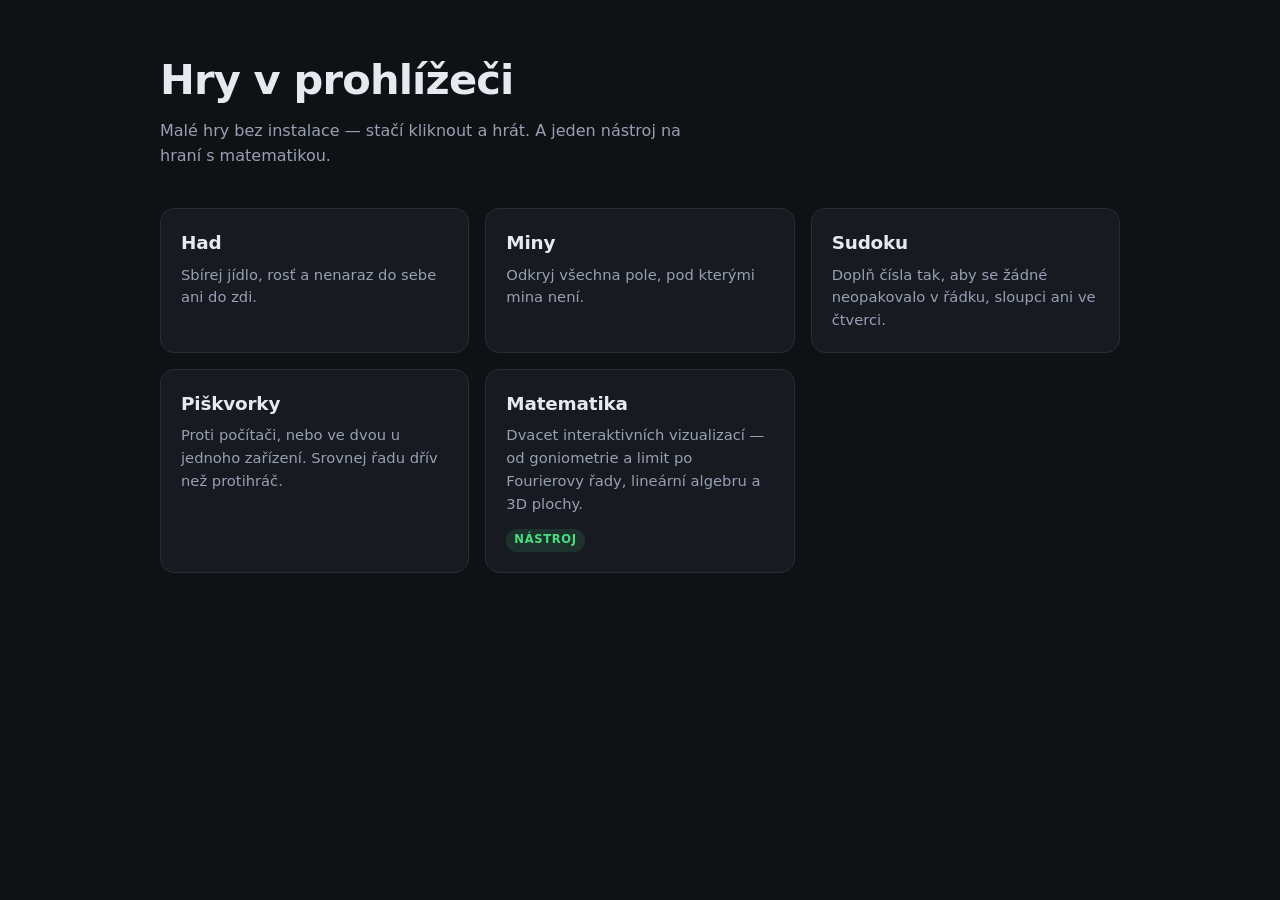
==== index.html @ 4b0bc8db "Add files via upload" ====
<!DOCTYPE html>
<html lang="cs">
<head>
  <meta charset="utf-8">
  <meta name="viewport" content="width=device-width, initial-scale=1">
  <title>Hry v prohlížeči</title>
  <meta name="description" content="Sbírka malých her, které běží přímo v prohlížeči.">
  <link rel="stylesheet" href="shared/style.css">
</head>
<body>
  <div class="wrap">

    <header class="site-header">
      <h1>Hry v prohlížeči</h1>
      <p>Malé hry bez instalace — stačí kliknout a hrát.
         A jeden nástroj na hraní s matematikou.</p>
    </header>

    <main>
      <nav class="grid" aria-label="Seznam her">

        <a class="card" href="had/">
          <h2 class="card__title">Had</h2>
          <p class="card__desc">Sbírej jídlo, rosť a nenaraz
             do sebe ani do zdi.</p>
        </a>

        <a class="card" href="miny/">
          <h2 class="card__title">Miny</h2>
          <p class="card__desc">Odkryj všechna pole, pod kterými
             mina není.</p>
        </a>

        <a class="card" href="sudoku/">
          <h2 class="card__title">Sudoku</h2>
          <p class="card__desc">Doplň čísla tak, aby se žádné
             neopakovalo v řádku, sloupci ani ve čtverci.</p>
        </a>

        <a class="card" href="piskvorky/">
          <h2 class="card__title">Piškvorky</h2>
          <p class="card__desc">Proti počítači, nebo ve dvou u jednoho
             zařízení. Srovnej řadu dřív než protihráč.</p>
        </a>

        <!-- Není to hra, tak to má štítek. Do mřížky patří i tak:
             je to další věc, která se v prohlížeči otevře a hraje si
             s ní. -->
        <a class="card" href="mat/">
          <h2 class="card__title">Matematika</h2>
          <p class="card__desc">Dvacet interaktivních vizualizací —
             od goniometrie a limit po Fourierovy řady, lineární
             algebru a 3D plochy.</p>
          <span class="card__tag">nástroj</span>
        </a>

      </nav>
    </main>

  </div>
</body>
</html>
---- shared/style.css ----
/* ---------------------------------------------------------------
   Společný styl pro celou sbírku her.
   Připojuj z kořene jako  shared/style.css
   z podsložky hry jako    ../shared/style.css
   --------------------------------------------------------------- */

:root {
  /* Barvy — tmavé téma */
  --bg:            #0f1115;
  --bg-elev:       #171a21;
  --bg-elev-hover: #1e222b;
  --border:        #272c37;
  --border-hover:  #3a4152;

  --text:          #e6e9ef;
  --text-dim:      #98a0b3;

  --accent:        #4ade80;
  --accent-dim:    #2f9e5c;
  --accent-soft:   rgba(74, 222, 128, 0.12);

  --danger:        #e0533d;

  /* plocha hry — tmavší než stránka, ať je rám vidět */
  --board:         #0a0c10;

  /* Typografie */
  --font: system-ui, -apple-system, "Segoe UI", Roboto, "Helvetica Neue", Arial, sans-serif;
  --font-mono: ui-monospace, SFMono-Regular, "Cascadia Code", Consolas, monospace;

  /* Rozměry */
  --radius:    14px;
  --radius-sm: 8px;
  --gap:       1rem;
  --maxw:      1000px;

  --shadow: 0 1px 2px rgba(0, 0, 0, 0.4), 0 8px 24px rgba(0, 0, 0, 0.25);
}

*,
*::before,
*::after {
  box-sizing: border-box;
}

html {
  color-scheme: dark;
}

body {
  margin: 0;
  min-height: 100vh;
  background: var(--bg);
  color: var(--text);
  font-family: var(--font);
  font-size: 16px;
  line-height: 1.55;
  -webkit-font-smoothing: antialiased;
}

/* ---------- Layout ---------- */

.wrap {
  max-width: var(--maxw);
  margin: 0 auto;
  padding: 3rem 1.25rem 4rem;
}

.site-header {
  margin-bottom: 2.5rem;
}

.site-header h1 {
  margin: 0 0 0.4rem;
  font-size: clamp(1.9rem, 5vw, 2.6rem);
  font-weight: 700;
  letter-spacing: -0.02em;
}

.site-header p {
  margin: 0;
  color: var(--text-dim);
  max-width: 52ch;
}

/* ---------- Grid dlaždic ---------- */

.grid {
  display: grid;
  grid-template-columns: repeat(auto-fill, minmax(260px, 1fr));
  gap: var(--gap);
}

/* ---------- Karta / dlaždice ---------- */

.card {
  display: flex;
  flex-direction: column;
  gap: 0.35rem;
  padding: 1.25rem;
  background: var(--bg-elev);
  border: 1px solid var(--border);
  border-radius: var(--radius);
  color: inherit;
  text-decoration: none;
  transition: background 0.15s ease, border-color 0.15s ease,
              transform 0.15s ease, box-shadow 0.15s ease;
}

a.card:hover,
a.card:focus-visible {
  background: var(--bg-elev-hover);
  border-color: var(--border-hover);
  transform: translateY(-2px);
  box-shadow: var(--shadow);
}

.card__title {
  margin: 0;
  font-size: 1.15rem;
  font-weight: 600;
  letter-spacing: -0.01em;
}

.card__desc {
  margin: 0;
  color: var(--text-dim);
  font-size: 0.92rem;
}

/* Štítek v rohu karty (např. "externí") */
.card__tag {
  align-self: flex-start;
  margin-top: 0.5rem;
  padding: 0.15rem 0.5rem;
  border-radius: 999px;
  background: var(--accent-soft);
  color: var(--accent);
  font-size: 0.72rem;
  font-weight: 600;
  text-transform: uppercase;
  letter-spacing: 0.06em;
}

/* ---------- Tlačítka ---------- */

.btn {
  display: inline-flex;
  align-items: center;
  gap: 0.45rem;
  padding: 0.55rem 1.1rem;
  border: 1px solid var(--border);
  border-radius: var(--radius-sm);
  background: var(--bg-elev);
  color: var(--text);
  font: inherit;
  font-size: 0.95rem;
  line-height: 1.2;
  text-decoration: none;
  cursor: pointer;
  transition: background 0.15s ease, border-color 0.15s ease, color 0.15s ease;
}

.btn:hover,
.btn:focus-visible {
  background: var(--bg-elev-hover);
  border-color: var(--border-hover);
}

.btn--primary {
  background: var(--accent);
  border-color: var(--accent);
  color: #08130c;
  font-weight: 600;
}

.btn--primary:hover,
.btn--primary:focus-visible {
  background: var(--accent-dim);
  border-color: var(--accent-dim);
  color: #08130c;
}

.btn:disabled,
.btn[aria-disabled="true"] {
  opacity: 0.5;
  cursor: not-allowed;
}

/* ---------- Drobnosti ---------- */

.back-link {
  display: inline-block;
  margin-bottom: 1.5rem;
  color: var(--text-dim);
  font-size: 0.9rem;
  text-decoration: none;
}

.back-link:hover,
.back-link:focus-visible {
  color: var(--accent);
}

.site-footer {
  margin-top: 3rem;
  padding-top: 1.5rem;
  border-top: 1px solid var(--border);
  color: var(--text-dim);
  font-size: 0.85rem;
}

:focus-visible {
  outline: 2px solid var(--accent);
  outline-offset: 3px;
}

@media (prefers-reduced-motion: reduce) {
  *,
  *::before,
  *::after {
    transition-duration: 0.01ms !important;
    animation-duration: 0.01ms !important;
  }
}
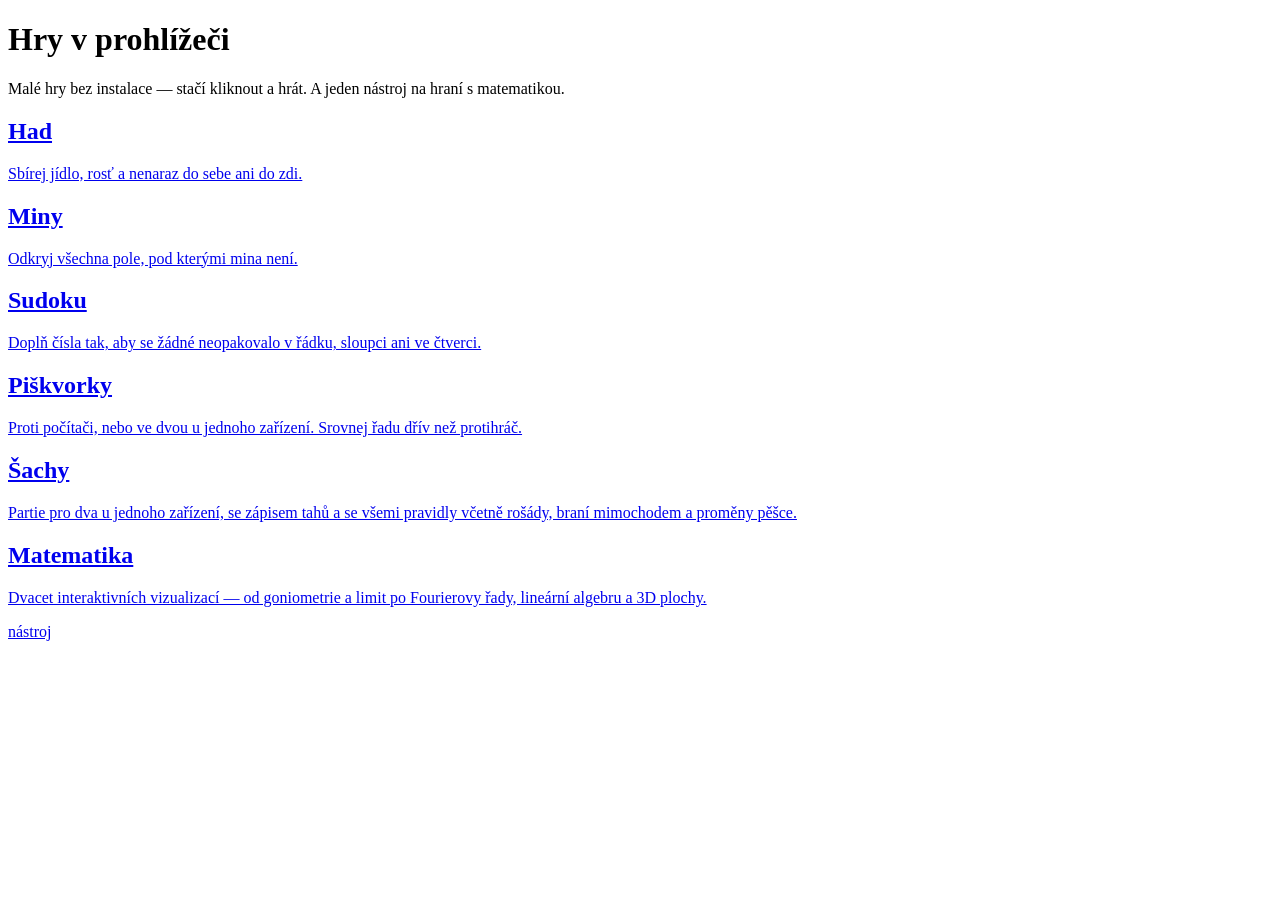
==== commit d21b6bb0: "Add files via upload" ====
--- a/index.html
+++ b/index.html
@@ -43,6 +43,13 @@
              zařízení. Srovnej řadu dřív než protihráč.</p>
         </a>
 
+        <a class="card" href="sachy/">
+          <h2 class="card__title">Šachy</h2>
+          <p class="card__desc">Partie pro dva u jednoho zařízení,
+             se zápisem tahů a se všemi pravidly včetně rošády,
+             braní mimochodem a proměny pěšce.</p>
+        </a>
+
         <!-- Není to hra, tak to má štítek. Do mřížky patří i tak:
              je to další věc, která se v prohlížeči otevře a hraje si
              s ní. -->
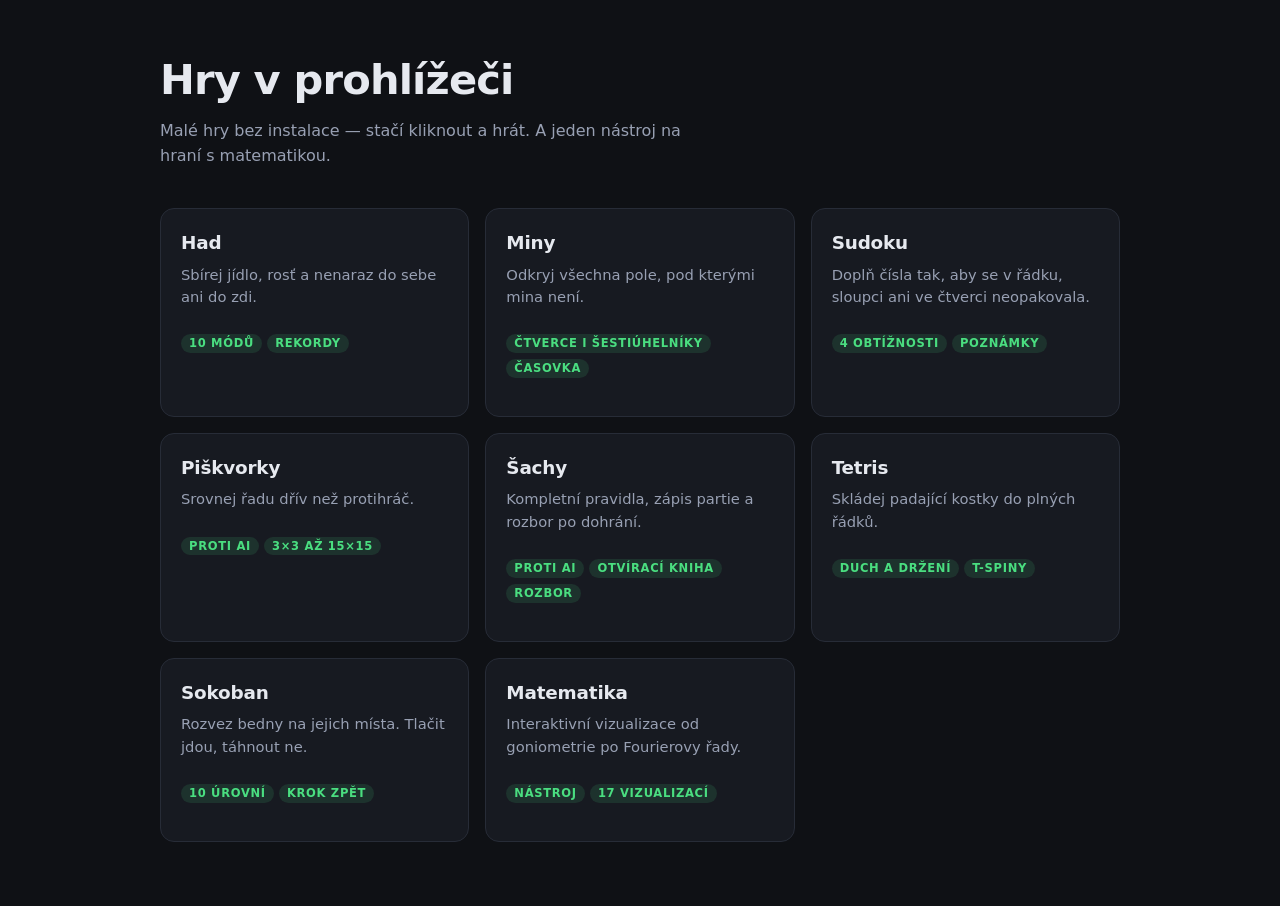
==== commit 41e7e87f: "Add files via upload" ====
--- a/index.html
+++ b/index.html
@@ -19,46 +19,84 @@
     <main>
       <nav class="grid" aria-label="Seznam her">
 
+        <!-- Popisek je jedna věta a zbytek nesou štítky pod ním:
+             rozcestník má nalákat, vysvětluje až samotná hra. -->
         <a class="card" href="had/">
           <h2 class="card__title">Had</h2>
-          <p class="card__desc">Sbírej jídlo, rosť a nenaraz
-             do sebe ani do zdi.</p>
+          <p class="card__desc">Sbírej jídlo, rosť a nenaraz do sebe ani do zdi.</p>
+          <p class="card__stitky">
+            <span class="card__tag">10 módů</span>
+            <span class="card__tag">rekordy</span>
+          </p>
         </a>
 
         <a class="card" href="miny/">
           <h2 class="card__title">Miny</h2>
-          <p class="card__desc">Odkryj všechna pole, pod kterými
-             mina není.</p>
+          <p class="card__desc">Odkryj všechna pole, pod kterými mina není.</p>
+          <p class="card__stitky">
+            <span class="card__tag">čtverce i šestiúhelníky</span>
+            <span class="card__tag">časovka</span>
+          </p>
         </a>
 
         <a class="card" href="sudoku/">
           <h2 class="card__title">Sudoku</h2>
-          <p class="card__desc">Doplň čísla tak, aby se žádné
-             neopakovalo v řádku, sloupci ani ve čtverci.</p>
+          <p class="card__desc">Doplň čísla tak, aby se v řádku, sloupci
+             ani ve čtverci neopakovala.</p>
+          <p class="card__stitky">
+            <span class="card__tag">4 obtížnosti</span>
+            <span class="card__tag">poznámky</span>
+          </p>
         </a>
 
         <a class="card" href="piskvorky/">
           <h2 class="card__title">Piškvorky</h2>
-          <p class="card__desc">Proti počítači, nebo ve dvou u jednoho
-             zařízení. Srovnej řadu dřív než protihráč.</p>
+          <p class="card__desc">Srovnej řadu dřív než protihráč.</p>
+          <p class="card__stitky">
+            <span class="card__tag">proti AI</span>
+            <span class="card__tag">3×3 až 15×15</span>
+          </p>
         </a>
 
         <a class="card" href="sachy/">
           <h2 class="card__title">Šachy</h2>
-          <p class="card__desc">Partie pro dva u jednoho zařízení,
-             se zápisem tahů a se všemi pravidly včetně rošády,
-             braní mimochodem a proměny pěšce.</p>
+          <p class="card__desc">Kompletní pravidla, zápis partie a rozbor po dohrání.</p>
+          <p class="card__stitky">
+            <span class="card__tag">proti AI</span>
+            <span class="card__tag">otvírací kniha</span>
+            <span class="card__tag">rozbor</span>
+          </p>
         </a>
 
-        <!-- Není to hra, tak to má štítek. Do mřížky patří i tak:
-             je to další věc, která se v prohlížeči otevře a hraje si
-             s ní. -->
+        <a class="card" href="tetris/">
+          <h2 class="card__title">Tetris</h2>
+          <p class="card__desc">Skládej padající kostky do plných řádků.</p>
+          <p class="card__stitky">
+            <span class="card__tag">duch a držení</span>
+            <span class="card__tag">T-spiny</span>
+          </p>
+        </a>
+
+        <a class="card" href="sokoban/">
+          <h2 class="card__title">Sokoban</h2>
+          <p class="card__desc">Rozvez bedny na jejich místa. Tlačit jdou, táhnout ne.</p>
+          <p class="card__stitky">
+            <span class="card__tag">10 úrovní</span>
+            <span class="card__tag">krok zpět</span>
+          </p>
+        </a>
+
+        <!-- Není to hra, tak má první štítek jinou barvu. Do mřížky
+             patří i tak: je to další věc, která se v prohlížeči otevře
+             a hraje si s ní. -->
         <a class="card" href="mat/">
           <h2 class="card__title">Matematika</h2>
-          <p class="card__desc">Dvacet interaktivních vizualizací —
-             od goniometrie a limit po Fourierovy řady, lineární
-             algebru a 3D plochy.</p>
-          <span class="card__tag">nástroj</span>
+          <p class="card__desc">Interaktivní vizualizace od goniometrie
+             po Fourierovy řady.</p>
+          <p class="card__stitky">
+            <span class="card__tag card__tag--nastroj">nástroj</span>
+            <span class="card__tag">17 vizualizací</span>
+          </p>
         </a>
 
       </nav>
--- a/shared/style.css
+++ b/shared/style.css
@@ -0,0 +1,225 @@
+/* ---------------------------------------------------------------
+   Společný styl pro celou sbírku her.
+   Připojuj z kořene jako  shared/style.css
+   z podsložky hry jako    ../shared/style.css
+   --------------------------------------------------------------- */
+
+:root {
+  /* Barvy — tmavé téma */
+  --bg:            #0f1115;
+  --bg-elev:       #171a21;
+  --bg-elev-hover: #1e222b;
+  --border:        #272c37;
+  --border-hover:  #3a4152;
+
+  --text:          #e6e9ef;
+  --text-dim:      #98a0b3;
+
+  --accent:        #4ade80;
+  --accent-dim:    #2f9e5c;
+  --accent-soft:   rgba(74, 222, 128, 0.12);
+
+  --danger:        #e0533d;
+
+  /* plocha hry — tmavší než stránka, ať je rám vidět */
+  --board:         #0a0c10;
+
+  /* Typografie */
+  --font: system-ui, -apple-system, "Segoe UI", Roboto, "Helvetica Neue", Arial, sans-serif;
+  --font-mono: ui-monospace, SFMono-Regular, "Cascadia Code", Consolas, monospace;
+
+  /* Rozměry */
+  --radius:    14px;
+  --radius-sm: 8px;
+  --gap:       1rem;
+  --maxw:      1000px;
+
+  --shadow: 0 1px 2px rgba(0, 0, 0, 0.4), 0 8px 24px rgba(0, 0, 0, 0.25);
+}
+
+*,
+*::before,
+*::after {
+  box-sizing: border-box;
+}
+
+html {
+  color-scheme: dark;
+}
+
+body {
+  margin: 0;
+  min-height: 100vh;
+  background: var(--bg);
+  color: var(--text);
+  font-family: var(--font);
+  font-size: 16px;
+  line-height: 1.55;
+  -webkit-font-smoothing: antialiased;
+}
+
+/* ---------- Layout ---------- */
+
+.wrap {
+  max-width: var(--maxw);
+  margin: 0 auto;
+  padding: 3rem 1.25rem 4rem;
+}
+
+.site-header {
+  margin-bottom: 2.5rem;
+}
+
+.site-header h1 {
+  margin: 0 0 0.4rem;
+  font-size: clamp(1.9rem, 5vw, 2.6rem);
+  font-weight: 700;
+  letter-spacing: -0.02em;
+}
+
+.site-header p {
+  margin: 0;
+  color: var(--text-dim);
+  max-width: 52ch;
+}
+
+/* ---------- Grid dlaždic ---------- */
+
+.grid {
+  display: grid;
+  grid-template-columns: repeat(auto-fill, minmax(260px, 1fr));
+  gap: var(--gap);
+}
+
+/* ---------- Karta / dlaždice ---------- */
+
+.card {
+  display: flex;
+  flex-direction: column;
+  gap: 0.35rem;
+  padding: 1.25rem;
+  background: var(--bg-elev);
+  border: 1px solid var(--border);
+  border-radius: var(--radius);
+  color: inherit;
+  text-decoration: none;
+  transition: background 0.15s ease, border-color 0.15s ease,
+              transform 0.15s ease, box-shadow 0.15s ease;
+}
+
+a.card:hover,
+a.card:focus-visible {
+  background: var(--bg-elev-hover);
+  border-color: var(--border-hover);
+  transform: translateY(-2px);
+  box-shadow: var(--shadow);
+}
+
+.card__title {
+  margin: 0;
+  font-size: 1.15rem;
+  font-weight: 600;
+  letter-spacing: -0.01em;
+}
+
+.card__desc {
+  margin: 0;
+  color: var(--text-dim);
+  font-size: 0.92rem;
+}
+
+/* Štítek v rohu karty (např. "externí") */
+.card__tag {
+  align-self: flex-start;
+  margin-top: 0.5rem;
+  padding: 0.15rem 0.5rem;
+  border-radius: 999px;
+  background: var(--accent-soft);
+  color: var(--accent);
+  font-size: 0.72rem;
+  font-weight: 600;
+  text-transform: uppercase;
+  letter-spacing: 0.06em;
+}
+
+/* ---------- Tlačítka ---------- */
+
+.btn {
+  display: inline-flex;
+  align-items: center;
+  gap: 0.45rem;
+  padding: 0.55rem 1.1rem;
+  border: 1px solid var(--border);
+  border-radius: var(--radius-sm);
+  background: var(--bg-elev);
+  color: var(--text);
+  font: inherit;
+  font-size: 0.95rem;
+  line-height: 1.2;
+  text-decoration: none;
+  cursor: pointer;
+  transition: background 0.15s ease, border-color 0.15s ease, color 0.15s ease;
+}
+
+.btn:hover,
+.btn:focus-visible {
+  background: var(--bg-elev-hover);
+  border-color: var(--border-hover);
+}
+
+.btn--primary {
+  background: var(--accent);
+  border-color: var(--accent);
+  color: #08130c;
+  font-weight: 600;
+}
+
+.btn--primary:hover,
+.btn--primary:focus-visible {
+  background: var(--accent-dim);
+  border-color: var(--accent-dim);
+  color: #08130c;
+}
+
+.btn:disabled,
+.btn[aria-disabled="true"] {
+  opacity: 0.5;
+  cursor: not-allowed;
+}
+
+/* ---------- Drobnosti ---------- */
+
+.back-link {
+  display: inline-block;
+  margin-bottom: 1.5rem;
+  color: var(--text-dim);
+  font-size: 0.9rem;
+  text-decoration: none;
+}
+
+.back-link:hover,
+.back-link:focus-visible {
+  color: var(--accent);
+}
+
+.site-footer {
+  margin-top: 3rem;
+  padding-top: 1.5rem;
+  border-top: 1px solid var(--border);
+  color: var(--text-dim);
+  font-size: 0.85rem;
+}
+
+:focus-visible {
+  outline: 2px solid var(--accent);
+  outline-offset: 3px;
+}
+
+@media (prefers-reduced-motion: reduce) {
+  *,
+  *::before,
+  *::after {
+    transition-duration: 0.01ms !important;
+    animation-duration: 0.01ms !important;
+  }
+}
